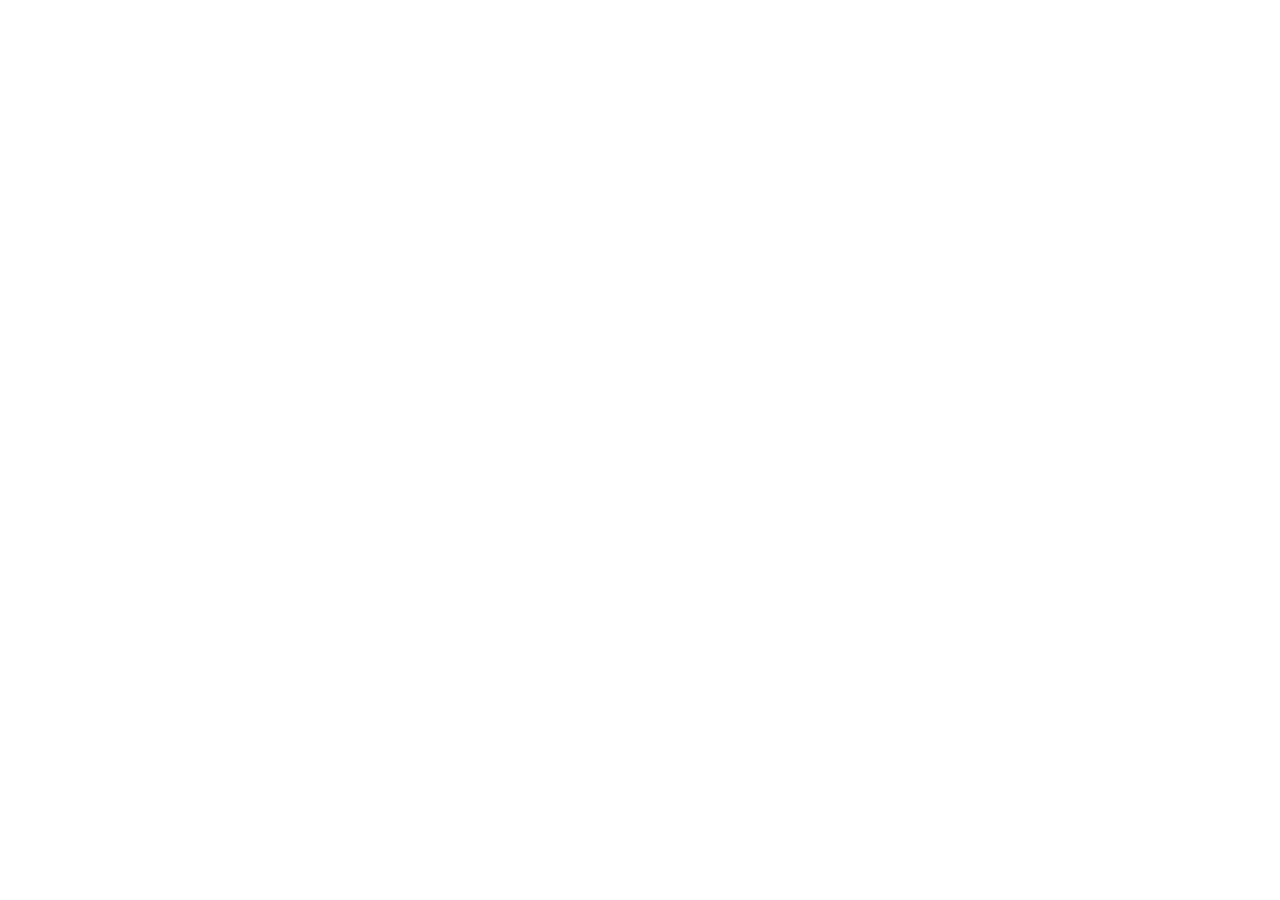
==== radiestesia.html @ 96d5b7ec "Add files via upload" ====
<!DOCTYPE html>
<html lang="es">
<head>
  <meta charset="UTF-8">
  <meta name="viewport" content="width=device-width, initial-scale=1.0">
  <title>Sesiones de Radiestesia — Henska | Equilibrio Energético con Beska</title>
  <meta name="description" content="Sesiones de Radiestesia con Beska: elevación de almas, armonización de chakras y aura, corte de lazos energéticos. Para detectar bloqueos y restablecer el equilibrio.">
  <link rel="canonical" href="https://henska.com.ar/radiestesia.html">
  <meta property="og:type" content="website">
  <meta property="og:url" content="https://henska.com.ar/radiestesia.html">
  <meta property="og:title" content="Sesiones de Radiestesia con Beska — Henska">
  <meta property="og:description" content="Elevación de almas, armonización de chakras y corte de lazos energéticos. Por videollamada.">
  <meta property="og:locale" content="es_AR">
  <script type="application/ld+json">
  {"@context":"https://schema.org","@type":"Service","name":"Sesiones de Radiestesia","provider":{"@type":"Person","name":"Beska","url":"https://henska.com.ar"},"serviceType":"Radiestesia","areaServed":{"@type":"Country","name":"Argentina"},"offers":[{"@type":"Offer","name":"Elevación de Almas","price":"25000","priceCurrency":"ARS"},{"@type":"Offer","name":"Armonización de Chakras y Aura","price":"30000","priceCurrency":"ARS"},{"@type":"Offer","name":"Lazos Energéticos","price":"25000","priceCurrency":"ARS"}]}
  <\/script>
  <link rel="preconnect" href="https://fonts.googleapis.com">
  <link rel="preconnect" href="https://fonts.gstatic.com" crossorigin>
  <link rel="stylesheet" href="css/styles.css">
</head>
<body>

<a href="#main-content" class="skip-link">Saltar al contenido principal</a>
<div id="nav-root"></div>

<main id="main-content">

<!-- PAGE HERO -->
<section class="page-hero" style="background:var(--terra);">
  <div class="container page-hero-inner">
    <div class="breadcrumb">
      <a href="index.html">Inicio</a>
      <span class="breadcrumb-sep">/</span>
      <span>Sesiones de Radiestesia</span>
    </div>
    <h1>Sesiones de <span style="color:var(--terra-faint);">Radiestesia</span></h1>
    <p>Detecta y trabaja energías que no están en equilibrio. Identifica bloqueos, libera lazos y armoniza tu estado interno.</p>
  </div>
</section>

<!-- QUE ES -->
<section style="background:#fff; padding:48px 0; border-bottom:1px solid var(--n100);">
  <div class="container">
    <div style="display:grid; grid-template-columns:1fr 1fr; gap:48px; align-items:center;">
      <div class="reveal">
        <div class="section-tag" style="color:var(--terra-dark); background:var(--terra-faint);">¿Qué es?</div>
        <h2 style="margin:12px 0;">La radiestesia como herramienta de <span class="accent-terra">orden energético</span></h2>
        <p style="font-size:0.95rem; line-height:1.75; color:var(--n700);">
          Permite detectar y trabajar energías que no están en equilibrio. No es diagnóstico médico ni psicológico — es una herramienta de acompañamiento espiritual para identificar bloqueos y ayudar a restaurar el bienestar.
        </p>
        <p style="font-size:0.95rem; line-height:1.75; color:var(--n700); margin-top:12px;">
          Hay algo que no está fluyendo, y lo podemos trabajar.
        </p>
      </div>
      <div class="reveal" style="display:grid; grid-template-columns:1fr 1fr; gap:12px;">
        <div style="background:var(--terra-faint); border-radius:var(--radius-lg); padding:20px; text-align:center;">
          <div style="font-size:2rem; margin-bottom:8px;">✨</div>
          <div style="font-size:0.85rem; font-weight:500; color:var(--terra-dark);">Elevación de almas</div>
        </div>
        <div style="background:var(--green-faint); border-radius:var(--radius-lg); padding:20px; text-align:center;">
          <div style="font-size:2rem; margin-bottom:8px;">🌀</div>
          <div style="font-size:0.85rem; font-weight:500; color:var(--green-dark);">Armonización energética</div>
        </div>
        <div style="background:var(--n100); border-radius:var(--radius-lg); padding:20px; text-align:center;">
          <div style="font-size:2rem; margin-bottom:8px;">🔗</div>
          <div style="font-size:0.85rem; font-weight:500; color:var(--n700);">Corte de lazos</div>
        </div>
        <div style="background:var(--cream); border-radius:var(--radius-lg); padding:20px; text-align:center;">
          <div style="font-size:2rem; margin-bottom:8px;">🎯</div>
          <div style="font-size:0.85rem; font-weight:500; color:var(--n700);">Sin dependencia</div>
        </div>
      </div>
    </div>
  </div>
</section>

<!-- SESIONES -->
<section class="section">
  <div class="container">
    <div class="section-header reveal">
      <div class="section-tag" style="color:var(--terra-dark); background:var(--terra-faint);">Sesiones disponibles</div>
      <h2>Elegí la sesión que <span class="accent-terra">necesitás</span></h2>
      <p>Cada sesión trabaja un aspecto diferente. Si tenés dudas de cuál elegir, escribime y te oriento.</p>
    </div>
    <div class="cards-grid" id="radiestesia-root"></div>
  </div>
</section>

<!-- PROCESO -->
<section style="background:var(--cream); padding:64px 0;">
  <div class="container">
    <div class="section-header centered reveal">
      <div class="section-tag" style="color:var(--terra-dark); background:var(--terra-faint);">Cómo funciona</div>
      <h2>El proceso de <span class="accent-terra">una sesión</span></h2>
    </div>
    <div style="display:grid; grid-template-columns:repeat(auto-fit, minmax(180px, 1fr)); gap:0; position:relative; max-width:800px; margin:0 auto;">
      <div class="reveal" style="text-align:center; padding:24px 16px; position:relative;">
        <div style="width:48px; height:48px; border-radius:50%; background:var(--terra); color:#fff; display:flex; align-items:center; justify-content:center; font-family:var(--font-display); font-size:1.1rem; margin:0 auto 16px; font-weight:400;">1</div>
        <div style="font-weight:500; margin-bottom:6px; font-size:0.9rem;">Me escribís</div>
        <p style="font-size:0.8rem; color:var(--n500); line-height:1.5;">Contame qué sesión te interesa y qué está pasando.</p>
      </div>
      <div class="reveal" style="text-align:center; padding:24px 16px;">
        <div style="width:48px; height:48px; border-radius:50%; background:var(--terra); color:#fff; display:flex; align-items:center; justify-content:center; font-family:var(--font-display); font-size:1.1rem; margin:0 auto 16px; font-weight:400;">2</div>
        <div style="font-weight:500; margin-bottom:6px; font-size:0.9rem;">Coordinamos</div>
        <p style="font-size:0.8rem; color:var(--n500); line-height:1.5;">Fecha, horario y forma de pago.</p>
      </div>
      <div class="reveal" style="text-align:center; padding:24px 16px;">
        <div style="width:48px; height:48px; border-radius:50%; background:var(--terra); color:#fff; display:flex; align-items:center; justify-content:center; font-family:var(--font-display); font-size:1.1rem; margin:0 auto 16px; font-weight:400;">3</div>
        <div style="font-weight:500; margin-bottom:6px; font-size:0.9rem;">La sesión</div>
        <p style="font-size:0.8rem; color:var(--n500); line-height:1.5;">Videollamada o audio según lo acordado.</p>
      </div>
      <div class="reveal" style="text-align:center; padding:24px 16px;">
        <div style="width:48px; height:48px; border-radius:50%; background:var(--green); color:#fff; display:flex; align-items:center; justify-content:center; font-family:var(--font-display); font-size:1.1rem; margin:0 auto 16px; font-weight:400;">✓</div>
        <div style="font-weight:500; margin-bottom:6px; font-size:0.9rem;">Avanzás</div>
        <p style="font-size:0.8rem; color:var(--n500); line-height:1.5;">Con más claridad, calma y herramientas.</p>
      </div>
    </div>
  </div>
</section>

<!-- FAQ + CTA -->
<section class="section">
  <div class="container">
    <div style="display:grid; grid-template-columns:1.5fr 1fr; gap:48px; align-items:start;">
      <div>
        <div class="section-tag" style="color:var(--terra-dark); background:var(--terra-faint);">FAQ</div>
        <h3 style="font-family:var(--font-display); font-size:1.5rem; margin:12px 0 24px; font-weight:400;">Preguntas frecuentes</h3>
        <div class="faq-list" id="faq-root"></div>
      </div>
      <div class="reveal" style="background:var(--terra); border-radius:var(--radius-xl); padding:36px; color:#fff; position:sticky; top:80px;">
        <div style="font-size:2rem; margin-bottom:16px;">📡</div>
        <div style="font-family:var(--font-display); font-size:1.4rem; margin-bottom:10px; line-height:1.2; font-weight:400;">¿Sentís algo que <span style="color:var(--terra-faint);">no fluye?</span></div>
        <p style="font-size:0.9rem; color:rgba(255,255,255,0.75); margin-bottom:24px; line-height:1.65;">
          Hay algo que no está en equilibrio y lo podemos trabajar. Escribime y te cuento cómo podemos avanzar.
        </p>
        <a href="#" id="radio-wa-cta" class="btn btn-wa" style="width:100%; justify-content:center; background:#25D366;">
          Reservar mi sesión
        </a>
      </div>
    </div>
  </div>
</section>

</main>

<div class="sticky-cta" aria-hidden="true">
  <a href="sesion.html" tabindex="-1">Quiero una sesión</a>
</div>

<div id="footer-root"></div>

<script src="data/sessions.js"></script>
<script src="js/main.js"></script>
<script>
  const data = getSessionsData();

  document.getElementById('nav-root').innerHTML = renderNav();
  document.getElementById('footer-root').innerHTML = renderFooter(data);

  document.getElementById('radiestesia-root').innerHTML =
    data.radiestesia.filter(s => s.active).map(s => renderCard(s, data, 'terra')).join('');

  document.getElementById('faq-root').innerHTML = renderFaq(data.faq);

  const nav = document.querySelector('.nav');
  window.addEventListener('scroll', () => { nav.classList.toggle('scrolled', window.scrollY > 10); }, { passive: true });
  document.getElementById('radio-wa-cta').href = buildWALinkGeneral(
    data, 'Hola Bes! Me interesa una sesión de Radiestesia, ¿podés contarme más?'
  );
</script>
</body>
</html>
---- css/styles.css ----
/* ============================================================
   HENSKA — ESTILOS GLOBALES
   ============================================================ */

@import url('https://fonts.googleapis.com/css2?family=Cormorant+Garamond:ital,wght@0,300;0,400;0,500;0,600;1,300;1,400&family=Nunito+Sans:ital,opsz,wght@0,6..12,300;0,6..12,400;0,6..12,500;0,6..12,600;1,6..12,300&display=swap');

/* ── TOKENS ─────────────────────────────────────────────── */
:root {
  --green:        #8AB5AE;
  --green-dark:   #6A9991;
  --green-light:  #A8CCC7;
  --green-faint:  #D6EDEA;
  --terra:        #DC8C73;
  --terra-dark:   #C4705A;
  --terra-light:  #EDAA97;
  --terra-faint:  #F5D5CC;
  --n900:         #1F1F1D;
  --n700:         #4A4845;
  --n500:         #7A7874;
  --n300:         #AEACAA;
  --n100:         #D8D7D4;
  --n50:          #F3F2EF;
  --cream:        #F2E6D8;
  --white:        #FFFFFF;
  
  --font-display: 'Cormorant Garamond', Georgia, serif;
  --font-body:    'Nunito Sans', system-ui, sans-serif;
  
  --radius-sm:    8px;
  --radius-md:    14px;
  --radius-lg:    20px;
  --radius-xl:    28px;
  --radius-pill:  100px;
  
  --shadow-sm:    0 1px 3px rgba(31,31,29,0.08);
  --shadow-md:    0 4px 16px rgba(31,31,29,0.10);
  --shadow-lg:    0 8px 32px rgba(31,31,29,0.12);
  
  --transition:   0.2s ease;
  --transition-slow: 0.4s ease;
}

/* ── RESET ───────────────────────────────────────────────── */
*, *::before, *::after { box-sizing: border-box; margin: 0; padding: 0; }

html {
  scroll-behavior: smooth;
  -webkit-font-smoothing: antialiased;
}

body {
  font-family: var(--font-body);
  font-size: 16px;
  line-height: 1.7;
  color: var(--n900);
  background: var(--n50);
}

img { display: block; max-width: 100%; }
a { color: inherit; text-decoration: none; }
button { font-family: inherit; cursor: pointer; border: none; background: none; }
ul { list-style: none; }

/* ── TYPOGRAPHY ──────────────────────────────────────────── */
h1, h2, h3, h4 { font-family: var(--font-display); line-height: 1.1; font-weight: 400; letter-spacing: -0.01em; }
h1 { font-size: clamp(2.8rem, 6vw, 5rem); font-weight: 300; }
h2 { font-size: clamp(2rem, 4vw, 3.2rem); font-weight: 400; }
h3 { font-size: clamp(1.4rem, 2.5vw, 1.9rem); font-weight: 400; }

/* Cormorant italic accent — use for key spans */
.italic-accent { font-style: italic; font-weight: 300; }

.accent { color: var(--green); }
.accent-terra { color: var(--terra); }

p { color: var(--n700); font-size: 1rem; }
.text-muted { color: var(--n500); font-size: 0.875rem; }
.lead { font-size: 1.125rem; line-height: 1.8; }

/* ── LAYOUT ──────────────────────────────────────────────── */
.container {
  width: 100%;
  max-width: 1100px;
  margin: 0 auto;
  padding: 0 24px;
}

.section {
  padding: 80px 0;
}

.section-sm {
  padding: 48px 0;
}

/* ── NAV ─────────────────────────────────────────────────── */
.nav {
  position: sticky;
  top: 0;
  z-index: 100;
  background: var(--green);
  border-bottom: 1px solid var(--green-dark);
}

.nav-inner {
  display: flex;
  align-items: center;
  justify-content: space-between;
  height: 64px;
  gap: 24px;
}

.nav-logo {
  display: flex;
  align-items: center;
  gap: 10px;
  font-family: var(--font-display);
  font-size: 1.25rem;
  color: var(--white);
  font-weight: 400;
}

.nav-logo-mark {
  width: 36px;
  height: 36px;
  border-radius: 50%;
  background: var(--terra-faint);
  display: flex;
  align-items: center;
  justify-content: center;
  font-size: 1rem;
}

.nav-links {
  display: flex;
  align-items: center;
  gap: 4px;
}

.nav-link {
  padding: 8px 14px;
  border-radius: var(--radius-pill);
  font-size: 0.875rem;
  font-weight: 500;
  color: rgba(255,255,255,0.85);
  transition: background var(--transition), color var(--transition);
  white-space: nowrap;
}

.nav-link:hover,
.nav-link.active {
  background: rgba(255,255,255,0.15);
  color: var(--white);
}

.nav-cta {
  padding: 9px 18px;
  background: var(--terra);
  color: var(--white) !important;
  border-radius: var(--radius-pill);
  font-size: 0.875rem;
  font-weight: 500;
  transition: background var(--transition), transform var(--transition);
}

.nav-cta:hover {
  background: var(--terra-dark) !important;
  transform: translateY(-1px);
}

.nav-hamburger {
  display: none;
  flex-direction: column;
  gap: 5px;
  padding: 4px;
  cursor: pointer;
}

.nav-hamburger span {
  display: block;
  width: 22px;
  height: 2px;
  background: var(--white);
  border-radius: 2px;
  transition: transform var(--transition), opacity var(--transition);
}

.nav-mobile {
  display: none;
  flex-direction: column;
  background: var(--green-dark);
  padding: 16px 24px 24px;
  gap: 4px;
}

.nav-mobile .nav-link {
  display: block;
  padding: 10px 14px;
  font-size: 1rem;
}

.nav-mobile .nav-cta {
  margin-top: 8px;
  text-align: center;
  display: block;
}

@media (max-width: 768px) {
  .nav-links { display: none; }
  .nav-hamburger { display: flex; }
  .nav-mobile.open { display: flex; }
}

/* ── HERO ────────────────────────────────────────────────── */
.hero {
  background: var(--green);
  position: relative;
  overflow: hidden;
  padding: 80px 0 100px;
}

.hero-deco {
  position: absolute;
  border-radius: 50%;
  pointer-events: none;
}

.hero-deco-1 {
  width: 400px; height: 400px;
  top: -120px; right: -80px;
  background: rgba(255,255,255,0.06);
}

.hero-deco-2 {
  width: 200px; height: 200px;
  bottom: -60px; left: 10%;
  background: rgba(220,140,115,0.15);
}

.hero-deco-3 {
  width: 80px; height: 80px;
  top: 40%; right: 20%;
  background: rgba(255,255,255,0.08);
}

.hero-inner {
  position: relative;
  z-index: 1;
}

.hero-eyebrow {
  display: inline-flex;
  align-items: center;
  gap: 8px;
  font-size: 0.75rem;
  font-weight: 600;
  letter-spacing: 3px;
  text-transform: uppercase;
  color: rgba(255,255,255,0.7);
  margin-bottom: 20px;
}

.hero-eyebrow::before {
  content: '';
  display: block;
  width: 24px;
  height: 1px;
  background: rgba(255,255,255,0.4);
}

.hero h1 { color: var(--white); }
.hero h1 span { color: var(--terra-faint); }

.hero-desc {
  font-size: clamp(1rem, 2vw, 1.15rem);
  color: rgba(255,255,255,0.82);
  max-width: 540px;
  margin: 20px 0 36px;
  line-height: 1.75;
}

.hero-actions {
  display: flex;
  align-items: center;
  gap: 16px;
  flex-wrap: wrap;
}

.hero-trust {
  margin-top: 56px;
  display: flex;
  align-items: center;
  gap: 32px;
  flex-wrap: wrap;
}

.trust-item {
  display: flex;
  flex-direction: column;
}

.trust-num {
  font-family: var(--font-display);
  font-size: 2rem;
  color: var(--white);
  line-height: 1;
}

.trust-label {
  font-size: 0.8rem;
  color: rgba(255,255,255,0.65);
  margin-top: 2px;
}

.trust-divider {
  width: 1px;
  height: 40px;
  background: rgba(255,255,255,0.2);
}

/* ── BUTTONS ─────────────────────────────────────────────── */
.btn {
  display: inline-flex;
  align-items: center;
  gap: 8px;
  padding: 13px 26px;
  border-radius: var(--radius-pill);
  font-size: 0.9rem;
  font-weight: 500;
  font-family: var(--font-body);
  transition: transform var(--transition), background var(--transition), box-shadow var(--transition);
  cursor: pointer;
  line-height: 1;
  border: none;
}

.btn:hover { transform: translateY(-2px); box-shadow: var(--shadow-md); }
.btn:active { transform: translateY(0); }

.btn-primary {
  background: var(--terra);
  color: var(--white);
}
.btn-primary:hover { background: var(--terra-dark); }

.btn-secondary {
  background: rgba(255,255,255,0.15);
  color: var(--white);
  border: 1px solid rgba(255,255,255,0.3);
}
.btn-secondary:hover { background: rgba(255,255,255,0.25); }

.btn-outline {
  background: transparent;
  color: var(--n700);
  border: 1.5px solid var(--n100);
}
.btn-outline:hover { border-color: var(--green); color: var(--green-dark); background: var(--green-faint); }

.btn-wa {
  background: #25D366;
  color: var(--white);
}
.btn-wa:hover { background: #1db954; }

.btn-sm {
  padding: 9px 18px;
  font-size: 0.82rem;
}

.btn-lg {
  padding: 16px 34px;
  font-size: 1rem;
}

.wa-icon {
  width: 18px; height: 18px;
  fill: currentColor;
}

/* ── SECTION HEADER ──────────────────────────────────────── */
.section-header {
  margin-bottom: 48px;
}

.section-header.centered { text-align: center; }

.section-tag {
  display: inline-block;
  font-size: 0.72rem;
  font-weight: 600;
  letter-spacing: 2.5px;
  text-transform: uppercase;
  color: var(--green-dark);
  background: var(--green-faint);
  padding: 5px 14px;
  border-radius: var(--radius-pill);
  margin-bottom: 14px;
}

.section-header p {
  color: var(--n500);
  font-size: 1.05rem;
  margin-top: 10px;
  max-width: 560px;
}

.section-header.centered p { margin-left: auto; margin-right: auto; }

/* ── CARDS ───────────────────────────────────────────────── */
.cards-grid {
  display: grid;
  grid-template-columns: repeat(auto-fill, minmax(280px, 1fr));
  gap: 20px;
}

.card {
  background: var(--white);
  border-radius: var(--radius-lg);
  border: 1px solid var(--n100);
  overflow: hidden;
  display: flex;
  flex-direction: column;
  position: relative;
  transition: transform var(--transition), box-shadow var(--transition), border-color var(--transition);
}

.card:hover {
  transform: translateY(-4px);
  box-shadow: var(--shadow-lg);
  border-color: var(--green-light);
}

.card-stripe {
  height: 5px;
  background: var(--green);
}

.card-stripe.terra { background: var(--terra); }
.card-stripe.dark { background: var(--n700); }

.card-badge {
  position: absolute;
  top: 17px;
  right: 16px;
  font-size: 0.68rem;
  font-weight: 700;
  letter-spacing: 1.5px;
  text-transform: uppercase;
  padding: 4px 12px;
  border-radius: var(--radius-pill);
  background: var(--terra);
  color: var(--white);
}

.card-badge.green { background: var(--green-dark); }
.card-badge.dark { background: var(--n700); }

.card-body {
  padding: 22px 22px 16px;
  flex: 1;
}

.card-icon {
  font-size: 2rem;
  margin-bottom: 12px;
  display: block;
}

.card-title {
  font-family: var(--font-display);
  font-size: 1.2rem;
  color: var(--n900);
  margin-bottom: 4px;
  line-height: 1.2;
  font-weight: 400;
}

.card-subtitle {
  font-size: 0.78rem;
  color: var(--n500);
  margin-bottom: 10px;
  font-weight: 500;
}

.card-desc {
  font-size: 0.875rem;
  color: var(--n700);
  line-height: 1.65;
  margin-bottom: 16px;
}

.card-features {
  display: flex;
  flex-direction: column;
  gap: 5px;
  margin-bottom: 4px;
}

.card-features li {
  display: flex;
  align-items: flex-start;
  gap: 8px;
  font-size: 0.8rem;
  color: var(--n700);
  line-height: 1.5;
}

.card-features li::before {
  content: '';
  display: block;
  width: 14px;
  height: 14px;
  min-width: 14px;
  border-radius: 50%;
  background: var(--green-faint);
  background-image: url("data:image/svg+xml,%3Csvg xmlns='http://www.w3.org/2000/svg' viewBox='0 0 12 12'%3E%3Cpath d='M2 6l3 3 5-5' stroke='%236A9991' stroke-width='1.5' fill='none' stroke-linecap='round' stroke-linejoin='round'/%3E%3C/svg%3E");
  background-size: 10px;
  background-position: center;
  background-repeat: no-repeat;
  margin-top: 1px;
}

.card-footer {
  padding: 16px 22px;
  border-top: 1px solid var(--n50);
  display: flex;
  align-items: center;
  justify-content: space-between;
  gap: 12px;
  background: #FAFAF9;
}

.price-ars {
  font-family: var(--font-display);
  font-size: 1.1rem;
  color: var(--n900);
  line-height: 1;
  font-weight: 400;
}

.price-usd {
  font-size: 0.75rem;
  color: var(--n500);
  margin-top: 3px;
}

.price-consult {
  font-size: 0.75rem;
  color: var(--terra-dark);
  margin-top: 3px;
  font-weight: 500;
}

/* ── CATEGORY LABEL ──────────────────────────────────────── */
.category-label {
  display: flex;
  align-items: center;
  gap: 12px;
  margin: 48px 0 24px;
}

.category-label:first-child { margin-top: 0; }

.category-label h3 {
  font-family: var(--font-display);
  font-size: 1.4rem;
  font-weight: 400;
  color: var(--n900);
}

.category-label h3 span { color: var(--green); }
.category-label h3 .terra { color: var(--terra); }

.category-line {
  flex: 1;
  height: 1px;
  background: var(--n100);
}

.category-count {
  font-size: 0.75rem;
  color: var(--n500);
  background: var(--n50);
  border: 1px solid var(--n100);
  padding: 3px 10px;
  border-radius: var(--radius-pill);
}

/* ── TESTIMONIOS ─────────────────────────────────────────── */
.testimonios-grid {
  display: grid;
  grid-template-columns: repeat(auto-fill, minmax(260px, 1fr));
  gap: 16px;
}

.testimonio-card {
  background: var(--white);
  border: 1px solid var(--n100);
  border-radius: var(--radius-lg);
  padding: 22px;
  position: relative;
}

.testimonio-card::before {
  content: '"';
  font-family: var(--font-display);
  font-size: 4rem;
  color: var(--green-faint);
  position: absolute;
  top: 8px;
  left: 18px;
  line-height: 1;
}

.testimonio-text {
  font-size: 0.875rem;
  color: var(--n700);
  line-height: 1.7;
  margin-top: 16px;
  padding-top: 8px;
}

.testimonio-footer {
  margin-top: 16px;
  display: flex;
  align-items: center;
  gap: 10px;
}

.testimonio-avatar {
  width: 36px;
  height: 36px;
  border-radius: 50%;
  background: var(--green-faint);
  display: flex;
  align-items: center;
  justify-content: center;
  font-size: 0.8rem;
  font-weight: 600;
  color: var(--green-dark);
  flex-shrink: 0;
}

.testimonio-nombre {
  font-size: 0.85rem;
  font-weight: 500;
  color: var(--n900);
}

.testimonio-servicio {
  font-size: 0.75rem;
  color: var(--n500);
}

/* ── FAQ ─────────────────────────────────────────────────── */
.faq-list {
  display: flex;
  flex-direction: column;
  gap: 8px;
  max-width: 680px;
}

.faq-item {
  background: var(--white);
  border: 1px solid var(--n100);
  border-radius: var(--radius-md);
  overflow: hidden;
}

.faq-question {
  display: flex;
  align-items: center;
  justify-content: space-between;
  gap: 16px;
  padding: 18px 22px;
  cursor: pointer;
  font-weight: 500;
  font-size: 0.95rem;
  color: var(--n900);
  transition: background var(--transition);
  user-select: none;
}

.faq-question:hover { background: var(--n50); }

.faq-chevron {
  width: 20px;
  height: 20px;
  min-width: 20px;
  border-radius: 50%;
  background: var(--n50);
  border: 1px solid var(--n100);
  display: flex;
  align-items: center;
  justify-content: center;
  transition: transform var(--transition), background var(--transition);
}

.faq-chevron svg {
  width: 10px;
  height: 10px;
  stroke: var(--n500);
  transition: transform var(--transition);
}

.faq-item.open .faq-chevron {
  background: var(--green-faint);
  border-color: var(--green-light);
  transform: rotate(180deg);
}

.faq-item.open .faq-chevron svg { stroke: var(--green-dark); }

.faq-answer {
  max-height: 0;
  overflow: hidden;
  transition: max-height 0.3s ease, padding 0.3s ease;
}

.faq-answer-inner {
  padding: 0 22px 18px;
  font-size: 0.9rem;
  color: var(--n700);
  line-height: 1.7;
}

.faq-item.open .faq-answer { max-height: 300px; }

/* ── PROMO BANNER ────────────────────────────────────────── */
.promo-banner {
  background: var(--n900);
  border-radius: var(--radius-xl);
  padding: 40px 48px;
  display: flex;
  align-items: center;
  justify-content: space-between;
  gap: 32px;
  flex-wrap: wrap;
}

.promo-title {
  font-family: var(--font-display);
  font-size: clamp(1.5rem, 3vw, 2rem);
  color: var(--white);
  margin-bottom: 8px;
  font-weight: 400;
}

.promo-title span { color: var(--green-light); }

.promo-desc {
  font-size: 0.95rem;
  color: rgba(255,255,255,0.6);
  max-width: 400px;
  line-height: 1.65;
}

/* ── FOOTER ──────────────────────────────────────────────── */
.footer {
  background: var(--green);
  padding: 48px 0 32px;
}

.footer-inner {
  display: grid;
  grid-template-columns: 1.5fr 1fr 1fr;
  gap: 40px;
  padding-bottom: 32px;
  border-bottom: 1px solid rgba(255,255,255,0.15);
}

.footer-brand-name {
  font-family: var(--font-display);
  font-size: 1.4rem;
  color: var(--white);
  margin-bottom: 8px;
  font-weight: 400;
}

.footer-brand-desc {
  font-size: 0.875rem;
  color: rgba(255,255,255,0.65);
  line-height: 1.65;
  max-width: 260px;
}

.footer-col-title {
  font-size: 0.72rem;
  font-weight: 700;
  letter-spacing: 2px;
  text-transform: uppercase;
  color: rgba(255,255,255,0.5);
  margin-bottom: 16px;
}

.footer-links {
  display: flex;
  flex-direction: column;
  gap: 10px;
}

.footer-links a {
  font-size: 0.9rem;
  color: rgba(255,255,255,0.8);
  transition: color var(--transition);
}

.footer-links a:hover { color: var(--white); }

.footer-bottom {
  display: flex;
  align-items: center;
  justify-content: space-between;
  padding-top: 24px;
  gap: 16px;
  flex-wrap: wrap;
}

.footer-copy {
  font-size: 0.8rem;
  color: rgba(255,255,255,0.45);
}

.footer-social {
  display: flex;
  gap: 12px;
}

.footer-social a {
  display: flex;
  align-items: center;
  gap: 6px;
  font-size: 0.85rem;
  color: rgba(255,255,255,0.7);
  padding: 6px 14px;
  border: 1px solid rgba(255,255,255,0.2);
  border-radius: var(--radius-pill);
  transition: background var(--transition), color var(--transition);
}

.footer-social a:hover {
  background: rgba(255,255,255,0.12);
  color: var(--white);
}

@media (max-width: 768px) {
  .footer-inner { grid-template-columns: 1fr; gap: 28px; }
  .footer-bottom { flex-direction: column; align-items: flex-start; }
  .promo-banner { padding: 28px 24px; text-align: center; justify-content: center; }
  .section { padding: 56px 0; }
}

/* ── PAGE HERO INTERIOR ──────────────────────────────────── */
.page-hero {
  background: var(--green);
  padding: 56px 0 64px;
  position: relative;
  overflow: hidden;
}

.page-hero::after {
  content: '';
  position: absolute;
  bottom: -1px;
  left: 0;
  right: 0;
  height: 40px;
  background: var(--n50);
  clip-path: ellipse(55% 100% at 50% 100%);
}

.page-hero-inner { position: relative; z-index: 1; }

.page-hero h1 { color: var(--white); margin-bottom: 12px; }
.page-hero h1 span { color: var(--terra-faint); }
.page-hero p { color: rgba(255,255,255,0.75); font-size: 1.05rem; max-width: 520px; }

/* ── ANIMATIONS ──────────────────────────────────────────── */
@keyframes fadeUp {
  from { opacity: 0; transform: translateY(20px); }
  to   { opacity: 1; transform: translateY(0); }
}

.fade-up {
  animation: fadeUp 0.6s ease both;
}

.fade-up-2 { animation-delay: 0.1s; }
.fade-up-3 { animation-delay: 0.2s; }
.fade-up-4 { animation-delay: 0.3s; }

/* ── BREADCRUMB ──────────────────────────────────────────── */
.breadcrumb {
  display: flex;
  align-items: center;
  gap: 6px;
  font-size: 0.8rem;
  color: rgba(255,255,255,0.55);
  margin-bottom: 16px;
}

.breadcrumb a { color: rgba(255,255,255,0.7); transition: color var(--transition); }
.breadcrumb a:hover { color: var(--white); }
.breadcrumb-sep { opacity: 0.4; }

/* ── SOBRE MI ────────────────────────────────────────────── */
.sobre-grid {
  display: grid;
  grid-template-columns: 1fr 1.4fr;
  gap: 60px;
  align-items: center;
}

@media (max-width: 768px) {
  .sobre-grid { grid-template-columns: 1fr; }
}

.sobre-photo {
  width: 100%;
  aspect-ratio: 4/5;
  border-radius: var(--radius-xl);
  background: var(--green-faint);
  display: flex;
  align-items: center;
  justify-content: center;
  font-size: 5rem;
  position: relative;
  overflow: hidden;
}

.sobre-photo-deco {
  position: absolute;
  bottom: -20px;
  right: -20px;
  width: 120px;
  height: 120px;
  border-radius: 50%;
  background: var(--terra-faint);
  opacity: 0.6;
}

.sobre-values {
  display: grid;
  grid-template-columns: 1fr 1fr;
  gap: 12px;
  margin-top: 32px;
}

.sobre-value {
  background: var(--n50);
  border: 1px solid var(--n100);
  border-radius: var(--radius-md);
  padding: 16px;
}

.sobre-value-icon { font-size: 1.5rem; margin-bottom: 6px; }
.sobre-value-title { font-weight: 500; font-size: 0.9rem; color: var(--n900); }
.sobre-value-desc { font-size: 0.8rem; color: var(--n500); margin-top: 2px; line-height: 1.5; }

/* ── EMPTY STATE ─────────────────────────────────────────── */
.empty-state {
  text-align: center;
  padding: 60px 24px;
  color: var(--n500);
}

/* ── SCROLL REVEAL ───────────────────────────────────────── */
.reveal {
  opacity: 0;
  transform: translateY(24px);
  transition: opacity 0.6s ease, transform 0.6s ease;
}
.reveal.visible {
  opacity: 1;
  transform: none;
}

/* ── ACCESSIBILITY / UX ──────────────────────────────────── */
.skip-link {
  position: absolute;
  top: -100%;
  left: 16px;
  background: var(--n900);
  color: #fff;
  padding: 10px 20px;
  border-radius: 0 0 var(--radius-sm) var(--radius-sm);
  font-size: 0.875rem;
  font-weight: 600;
  z-index: 9999;
  transition: top 0.2s;
  text-decoration: none;
}
.skip-link:focus { top: 0; }

*:focus-visible {
  outline: 2.5px solid var(--green);
  outline-offset: 3px;
  border-radius: 4px;
}

/* ── STICKY MOBILE CTA ───────────────────────────────────── */
.sticky-cta {
  display: none;
  position: fixed;
  bottom: 0;
  left: 0;
  right: 0;
  z-index: 90;
  padding: 12px 16px;
  background: rgba(243,242,239,0.96);
  backdrop-filter: blur(10px);
  -webkit-backdrop-filter: blur(10px);
  border-top: 1px solid var(--n100);
  box-shadow: 0 -4px 20px rgba(31,31,29,0.10);
}
.sticky-cta a {
  display: flex;
  align-items: center;
  justify-content: center;
  gap: 8px;
  width: 100%;
  padding: 14px;
  background: var(--terra);
  color: #fff;
  border-radius: var(--radius-pill);
  font-weight: 600;
  font-size: 0.95rem;
  font-family: var(--font-body);
  transition: background var(--transition);
}
.sticky-cta a:hover { background: var(--terra-dark); }
@media (max-width: 768px) { .sticky-cta { display: block; } }

/* ── NAV SCROLL EFFECT ───────────────────────────────────── */
.nav.scrolled {
  box-shadow: 0 2px 12px rgba(31,31,29,0.15);
}

/* ── CARD IMPROVEMENTS ───────────────────────────────────── */
.card:focus-within {
  border-color: var(--green);
  box-shadow: 0 0 0 3px var(--green-faint);
}

/* Price emphasis */
.price-ars {
  font-family: var(--font-display);
  font-size: 1.25rem;
  font-weight: 500;
  letter-spacing: -0.02em;
}

/* ── SECTION DIVIDER ORNAMENT ────────────────────────────── */
.ornament {
  display: block;
  text-align: center;
  font-family: var(--font-display);
  font-size: 1.5rem;
  font-style: italic;
  color: var(--n300);
  margin: 8px 0;
  letter-spacing: 6px;
}

/* ── READING WIDTH ───────────────────────────────────────── */
.prose {
  max-width: 65ch;
  line-height: 1.85;
}

/* ── TRUST STRIP ─────────────────────────────────────────── */
.trust-strip {
  background: #fff;
  border-bottom: 1px solid var(--n100);
  padding: 14px 0;
  overflow: hidden;
}
.trust-strip-inner {
  display: flex;
  align-items: center;
  gap: 40px;
  flex-wrap: wrap;
  justify-content: center;
}
.trust-strip-item {
  display: flex;
  align-items: center;
  gap: 8px;
  font-size: 0.82rem;
  color: var(--n500);
  white-space: nowrap;
}
.trust-strip-item strong { color: var(--n700); font-weight: 600; }

/* ── LOADING PERF ────────────────────────────────────────── */
html { font-display: swap; }
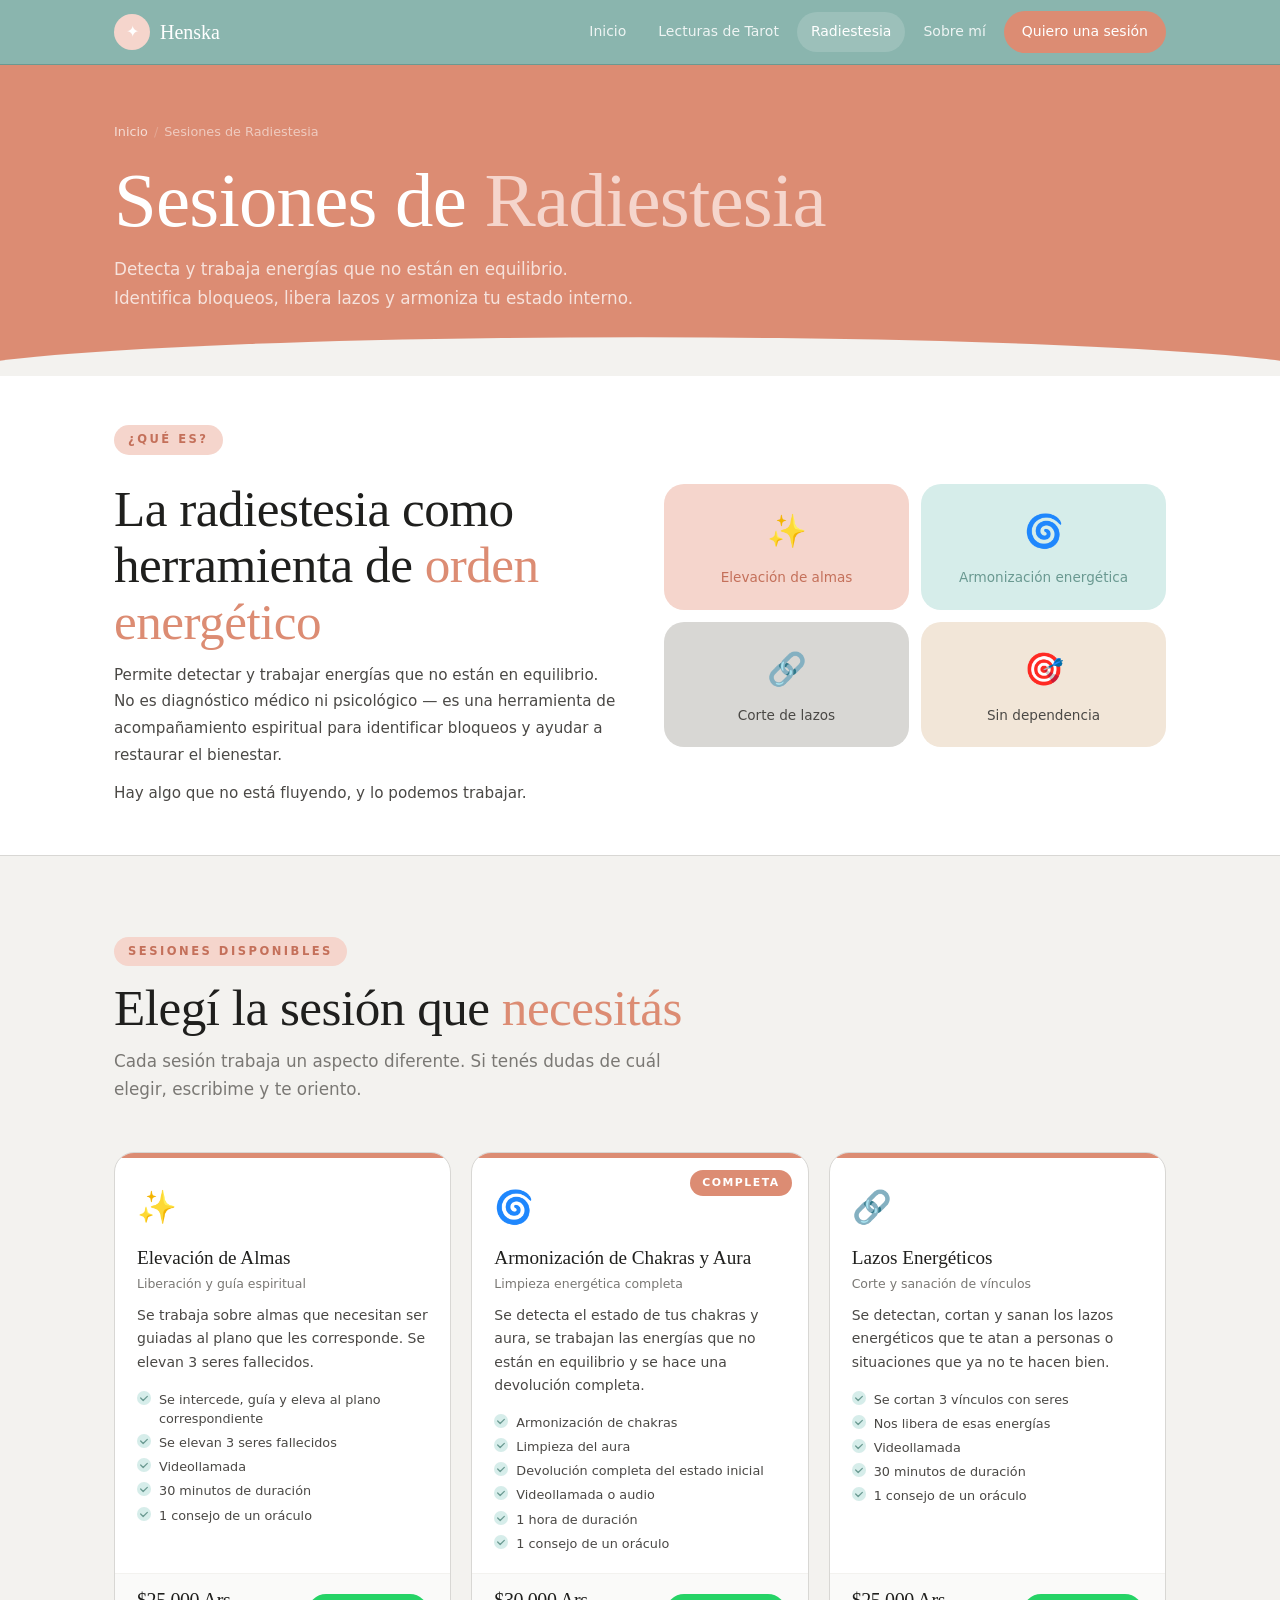
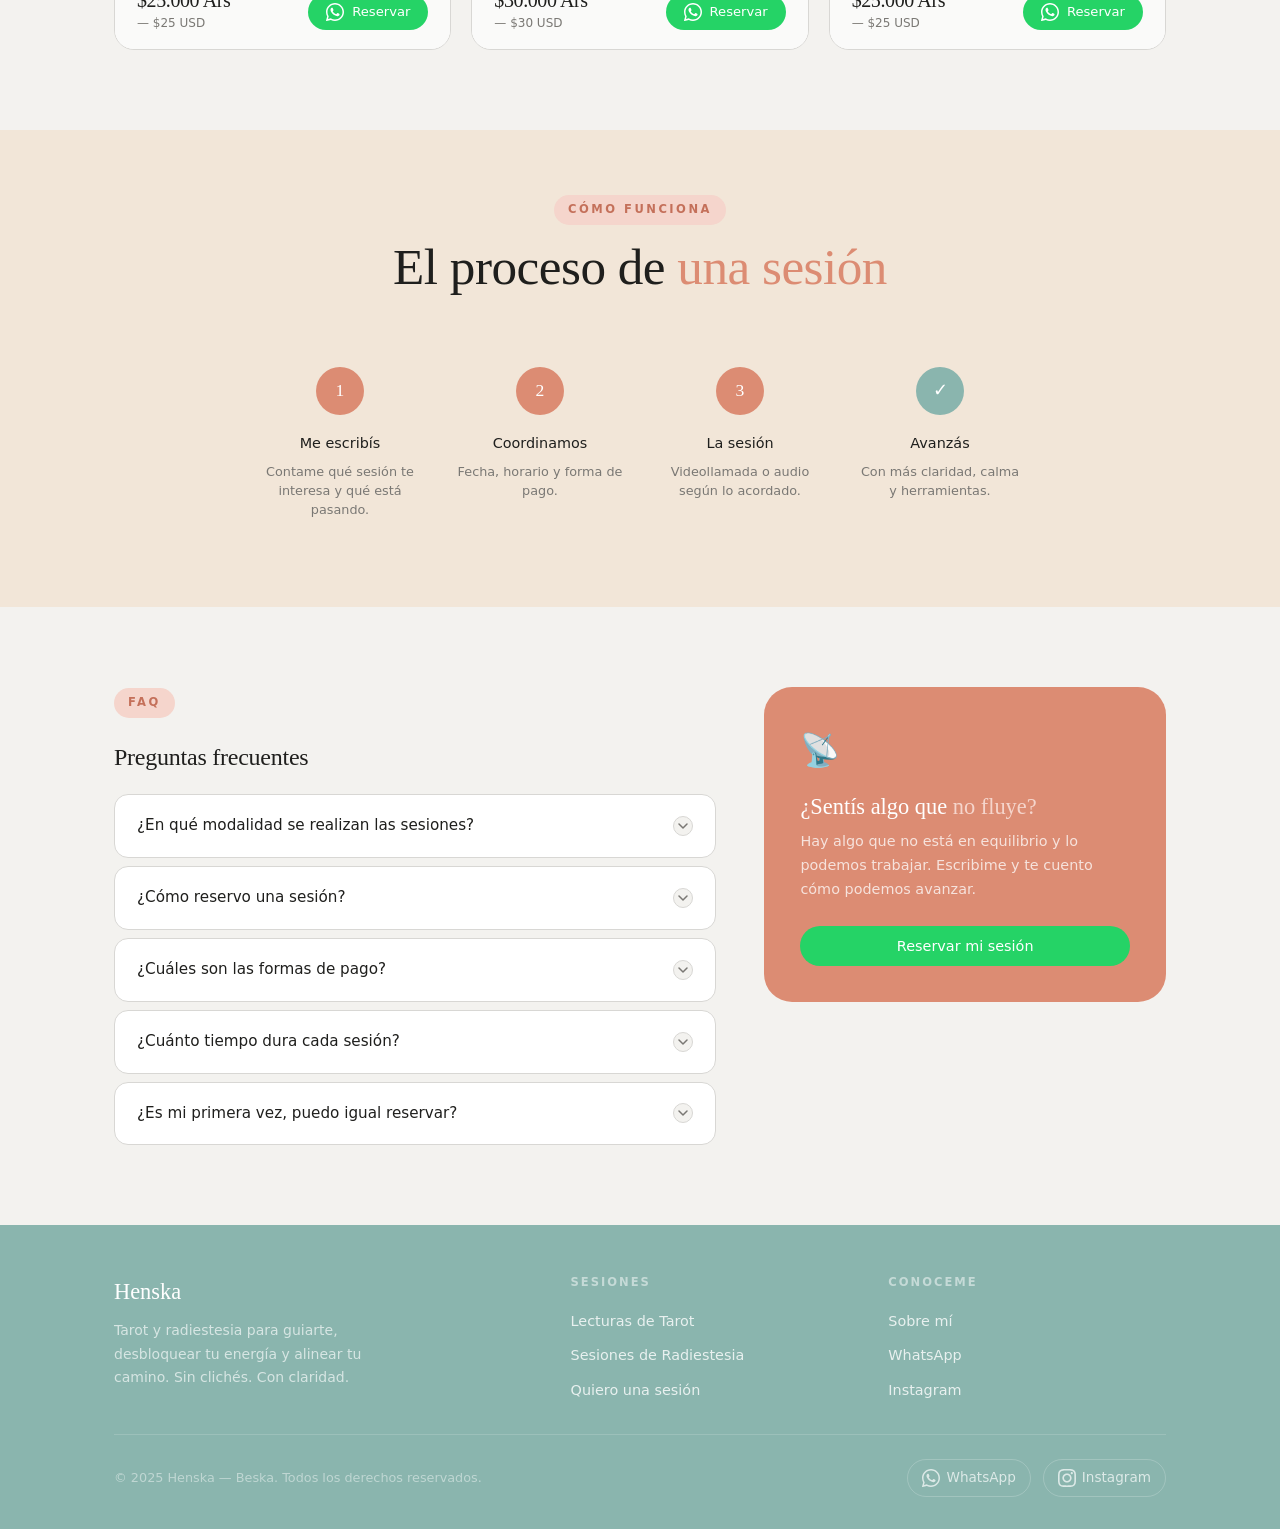
==== commit 14e4d820: "Add files via upload" ====
--- a/radiestesia.html
+++ b/radiestesia.html
@@ -13,7 +13,7 @@
   <meta property="og:locale" content="es_AR">
   <script type="application/ld+json">
   {"@context":"https://schema.org","@type":"Service","name":"Sesiones de Radiestesia","provider":{"@type":"Person","name":"Beska","url":"https://henska.com.ar"},"serviceType":"Radiestesia","areaServed":{"@type":"Country","name":"Argentina"},"offers":[{"@type":"Offer","name":"Elevación de Almas","price":"25000","priceCurrency":"ARS"},{"@type":"Offer","name":"Armonización de Chakras y Aura","price":"30000","priceCurrency":"ARS"},{"@type":"Offer","name":"Lazos Energéticos","price":"25000","priceCurrency":"ARS"}]}
-  <\/script>
+  </script>
   <link rel="preconnect" href="https://fonts.googleapis.com">
   <link rel="preconnect" href="https://fonts.gstatic.com" crossorigin>
   <link rel="stylesheet" href="css/styles.css">
